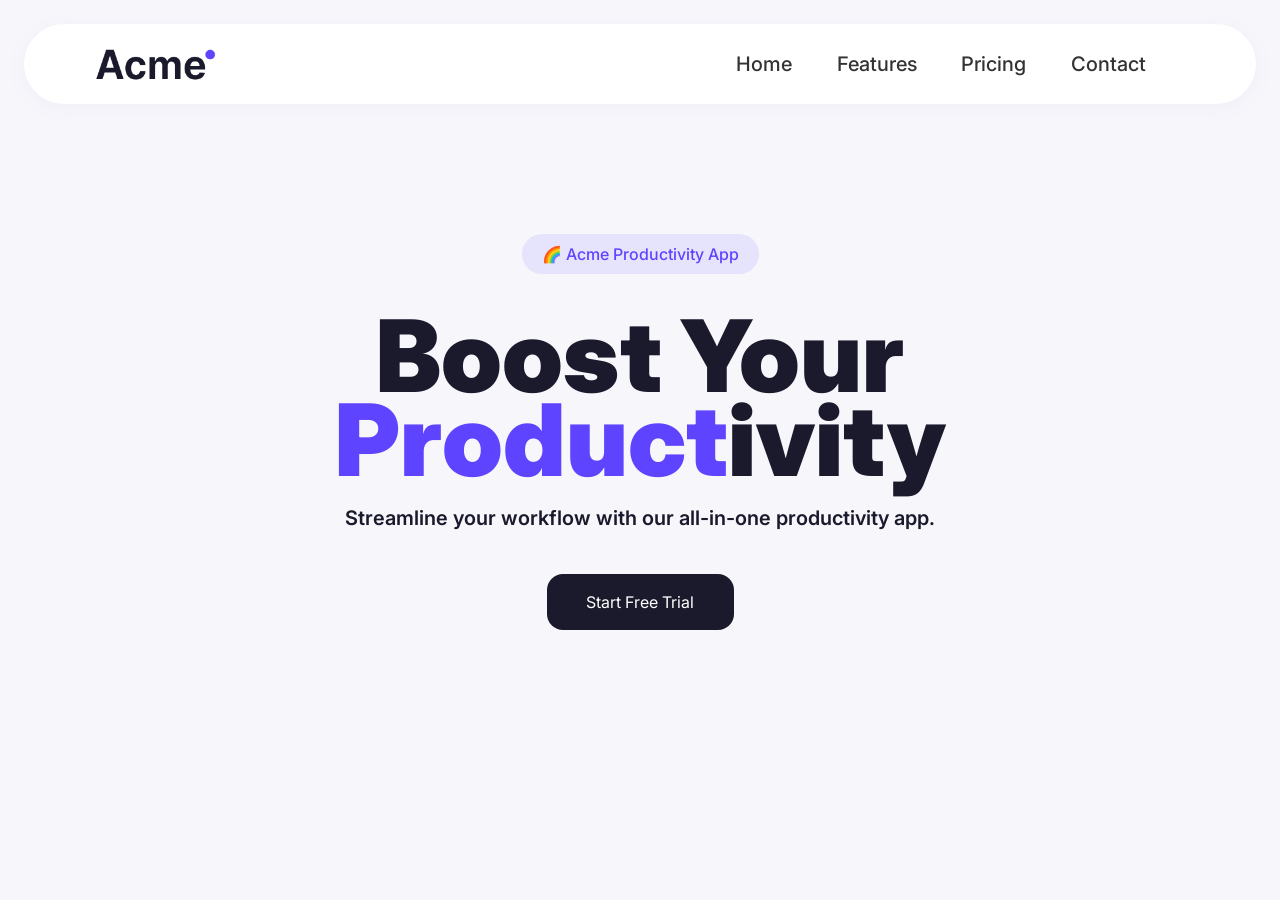
==== index.html @ cba527f5 "feat:add button styles" ====
<!DOCTYPE html>
<html lang="en">
  <head>
    <meta charset="UTF-8" />
    <meta http-equiv="X-UA-Compatible" content="IE=edge" />
    <meta name="viewport" content="width=device-width, initial-scale=1.0" />
    <link rel="preconnect" href="https://fonts.googleapis.com">
    <link rel="preconnect" href="https://fonts.gstatic.com" crossorigin>
    <link href="https://fonts.googleapis.com/css2?family=Inter:wght@500&display=swap" rel="stylesheet">
    <link rel="stylesheet" href="./style-1.css" />
    <link rel="stylesheet" href="./style-2.css" />
    <link rel="stylesheet" href="./style-3.css" />
    <title>Acme App</title>
  </head>
  <body>
    <div class="landing">
      <section class="sec-1">
        <nav class="navbar">
          <div class="logo">
            <img src="./logo.png" alt="Logo" />
          </div>
          <div class="nav-links">
            <a href="#">Home</a>
            <a href="#">Features</a>
            <a href="#">Pricing</a>
            <a href="#">Contact</a>
          </div>
        </nav>
         <div class="content">
            <div class="box-1">
              <p>🌈️ Acme Productivity App</p>
            </div>
            <h1 class="box-title">
              Boost Your <span>Product</span>ivity
            </h1>
            <p class="box-subtitle">
              Streamline your workflow with our all-in-one productivity app.
            </p>
            <button class="btn btn-primary">Start Free Trial</button>
        </div>
      </section>
    </div>
  </body>
</html>
---- style-1.css ----
* {
    box-sizing: border-box;
    margin: 0;
    padding: 0;
  }
  
  .landing {
    width: 100%;
    min-height: 100vh;
    display: flex;
    background-color: #f6f6fb;
  }
  
  .sec-1 {
    width: 100%;
    display: flex;
    flex-direction: column;
    align-items: center;
    padding: 24px;
  }
  
  .content {
    display: flex;
    flex-direction: column;
    align-items: center;
    width: 1200;
    height: 316;
    gap: 40px;
    padding: 80px 120px;
  }
  
  .sec-1 .navbar {
    width: 100%;
    max-width: 1900px;
    height: 80px;
    background-color: #ffffff;
    border-radius: 99px;
    display: flex;
    align-items: center;
    justify-content: space-between; 
    box-shadow: 0px 4px 20px 0px rgba(147, 121, 202, 0.05);
    padding: 0 40px;
    margin: 0 auto; 
  }
  
  .sec-1 .logo img {
    height: 40px;
    width: auto;
    display: block;
    margin: 0px 25px;
  }
  
  .sec-1 .nav-links {
    display: flex;
    align-items: center;
    justify-content: space-evenly;
    width: 500px;
    margin: 0px 25px;
  }

  .sec-1 .nav-links a {
    text-decoration: none;
    color: #333333;
    font-family: 'Inter', sans-serif;
    font-weight: 500;
    font-size: 20px;
    line-height: 24px;
    letter-spacing: 0;
    text-align: center;
  }

  .sec-1 .nav-links a:hover {
    color: #5833EA ;
    text-decoration: underline;
    text-decoration-color: #5833EA; 
    text-decoration-thickness: 2px;
    text-underline-offset: 4px;
  }

  .content .box-1 {
    width: fit-content;      
    padding: 8px 20px;       
    border-radius: 999px;    
    background: #563AFF1A;   
    display: flex;
    align-items: center;     
    justify-content: center; 
    margin-top: 50px;
  }

  .content .box-1 p {
    font-family: Inter;
    font-weight: 500;
    font-style: Medium;
    font-size: 16px;
    leading-trim: NONE;
    line-height: 24px;
    letter-spacing: 0%;
    color: #5E44FF;
  }

  .content .box-title {
    font-family: Inter;
    font-weight: 1000;
    font-style: Extra Bold;
    font-size: 100px;
    line-height: 84px;
    letter-spacing: -2%;
    text-align: center;    
    color: #1A1A2C;
    margin-bottom: -20px;
  }

  .content .box-title span {
    color: #5E44FF;
  }
  .content .box-subtitle {
    font-family: Inter;
    font-weight: 600;
    font-style: Semi Bold;
    font-size: 20px;
    leading-trim: NONE;
    line-height: 32px;
    letter-spacing: 0%;
    text-align: center;
    color: #1A1A2C;
  }

  .content button {
    display: flex;
    justify-content: center;
    align-items: center;
    width: 187px;
    height: 56px;
    padding-top: 16px;
    padding-right: 36px;
    padding-bottom: 16px;
    padding-left: 36px;
    gap: 6px;
    opacity: 1;
    border-radius: 16px;
    color: white;
    border: 0px solid black;
    background-color: #1A1A2C;

    font-family: Inter;
    font-weight: 400;
    font-style: normal;
    font-size: 16px;
    leading-trim: NONE;
    line-height: 24px;
    letter-spacing: 0%;
  }

  .content button:hover {
    background-color: #5F5F76;
  }
  
  .content button:focus-visible,
  .content button:active {
    box-shadow: inset 0 0 0 4px #5F5F76;
    background-color: #35354D;
  }
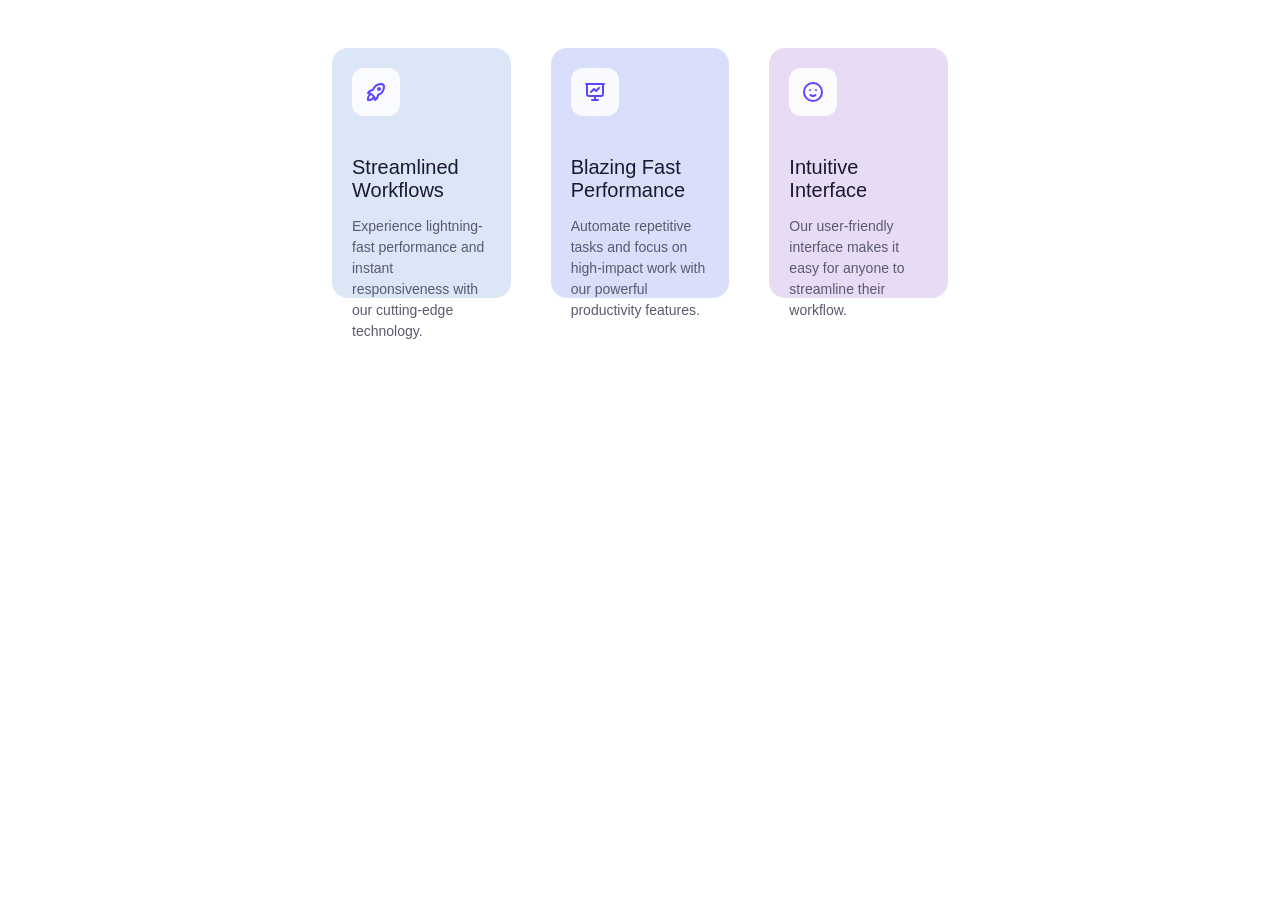
==== commit 52077b2a: "Refactor index.html to implement a new layout with updated styles in style-2.css; removed old style." ====
--- a/index.html
+++ b/index.html
@@ -4,41 +4,65 @@
     <meta charset="UTF-8" />
     <meta http-equiv="X-UA-Compatible" content="IE=edge" />
     <meta name="viewport" content="width=device-width, initial-scale=1.0" />
-    <link rel="preconnect" href="https://fonts.googleapis.com">
-    <link rel="preconnect" href="https://fonts.gstatic.com" crossorigin>
-    <link href="https://fonts.googleapis.com/css2?family=Inter:wght@500&display=swap" rel="stylesheet">
-    <link rel="stylesheet" href="./style-1.css" />
     <link rel="stylesheet" href="./style-2.css" />
-    <link rel="stylesheet" href="./style-3.css" />
     <title>Acme App</title>
   </head>
+
   <body>
-    <div class="landing">
-      <section class="sec-1">
-        <nav class="navbar">
-          <div class="logo">
-            <img src="./logo.png" alt="Logo" />
-          </div>
-          <div class="nav-links">
-            <a href="#">Home</a>
-            <a href="#">Features</a>
-            <a href="#">Pricing</a>
-            <a href="#">Contact</a>
-          </div>
-        </nav>
-         <div class="content">
-            <div class="box-1">
-              <p>🌈️ Acme Productivity App</p>
-            </div>
-            <h1 class="box-title">
-              Boost Your <span>Product</span>ivity
-            </h1>
-            <p class="box-subtitle">
-              Streamline your workflow with our all-in-one productivity app.
-            </p>
-            <button class="btn btn-primary">Start Free Trial</button>
+    <section class="section-2"> 
+      <div class="page">
+      <div class="Streamlined box">
+        <div class="icon">
+          <svg width="22" height="22" viewBox="0 0 24 24" fill="none" stroke="currentColor" stroke-width="2" stroke-linecap="round" stroke-linejoin="round">
+            <path d="M4 13a8 8 0 0 1 7 7a6 6 0 0 0 3 -5a9 9 0 0 0 6 -8a3 3 0 0 0 -3 -3a9 9 0 0 0 -8 6a6 6 0 0 0 -5 3" />
+            <path d="M7 14a6 6 0 0 0 -3 6a6 6 0 0 0 6 -3" />
+            <circle cx="15" cy="9" r="1" />
+          </svg>
         </div>
-      </section>
+
+        <h1>Streamlined Workflows</h1>
+        <p>
+          Experience lightning-fast performance and instant responsiveness
+          with our cutting-edge technology.
+        </p>
+      </div>
+
+
+      <div class="Blazing box">
+        <div class="icon">
+          <svg width="22" height="22" viewBox="0 0 24 24" fill="none" stroke="currentColor" stroke-width="2" stroke-linecap="round" stroke-linejoin="round">
+            <path d="M3 4h18" />
+            <path d="M4 4v10a2 2 0 0 0 2 2h12a2 2 0 0 0 2 -2v-10" />
+            <path d="M12 16v4" />
+            <path d="M9 20h6" />
+            <path d="M8 12l3 -3l2 2l3 -3" />
+          </svg>
+        </div>
+
+        <h1>Blazing Fast Performance</h1>
+        <p>
+          Automate repetitive tasks and focus on high-impact work with our
+          powerful productivity features.
+        </p>
+      </div>
+
+      <div class="Intuitive box">
+        <div class="icon">
+          <svg width="22" height="22" viewBox="0 0 24 24" fill="none" stroke="currentColor" stroke-width="2" stroke-linecap="round" stroke-linejoin="round">
+            <circle cx="12" cy="12" r="9" />
+            <path d="M9 10h.01" />
+            <path d="M15 10h.01" />
+            <path d="M9.5 15a3.5 3.5 0 0 0 5 0" />
+          </svg>
+        </div>
+
+        <h1>Intuitive Interface</h1>
+        <p>
+          Our user-friendly interface makes it easy for anyone to streamline
+          their workflow.
+        </p>
+      </div>
     </div>
+    </section>
   </body>
 </html>
--- a/style-2.css
+++ b/style-2.css
@@ -0,0 +1,58 @@
+.section-2 {
+    padding: 40px 24px 80px;
+    display: flex;
+    justify-content: center;
+  }
+
+  .page {
+    height: 250px;
+    display: flex;
+    gap: 40px;
+    margin: 0px 300px;
+  }
+
+  .box {
+    flex: 1;
+    padding: 20px 20px 24px;
+    border-radius: 16px;
+    font-family: 'Inter', sans-serif;
+  }
+
+  .Streamlined { background-color: #dbe6f7; }
+  .Blazing     { background-color: #d9defa; }
+  .Intuitive   { background-color: #e8dcf5; }
+
+  /* ตัวหนังสือในการ์ด */
+  .box h1 {
+    font-size: 20px;
+    font-weight: 500;
+    color: #1A1A2C;
+    margin: 40px 0 12px;
+  }
+
+  .box p {
+    font-size: 14px;
+    line-height: 1.5;
+    color: #5a5a6e;
+  }
+
+  .icon {
+    width: 48px;
+    height: 48px;
+    background-color: rgba(255, 255, 255, 0.85);
+    border-radius: 12px;
+    display: flex;
+    justify-content: center;
+    align-items: center;
+    color: #5E44FF;
+  }
+
+  .icon svg {
+    display: block;
+    width: 24px;
+    height: 24px;
+  }
+
+  @media (max-width: 768px) {
+    .page { flex-direction: column; }
+  }
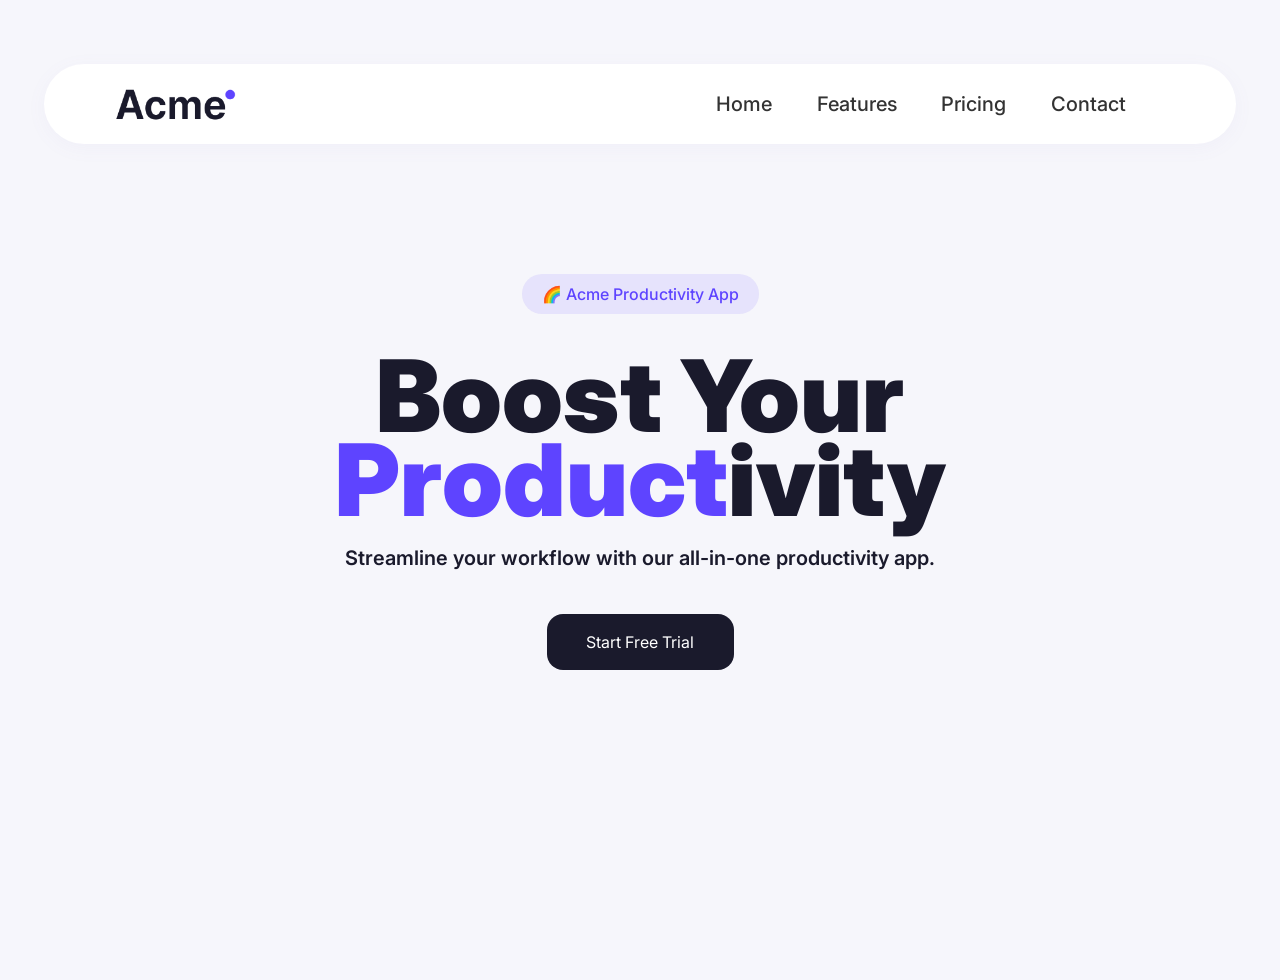
==== commit e0ec4b87: "fix: nav links" ====
--- a/index.html
+++ b/index.html
@@ -4,65 +4,41 @@
     <meta charset="UTF-8" />
     <meta http-equiv="X-UA-Compatible" content="IE=edge" />
     <meta name="viewport" content="width=device-width, initial-scale=1.0" />
+    <link rel="preconnect" href="https://fonts.googleapis.com">
+    <link rel="preconnect" href="https://fonts.gstatic.com" crossorigin>
+    <link href="https://fonts.googleapis.com/css2?family=Inter:wght@500&display=swap" rel="stylesheet">
+    <link rel="stylesheet" href="./style-1.css" />
     <link rel="stylesheet" href="./style-2.css" />
+    <link rel="stylesheet" href="./style-3.css" />
     <title>Acme App</title>
   </head>
-
   <body>
-    <section class="section-2"> 
-      <div class="page">
-      <div class="Streamlined box">
-        <div class="icon">
-          <svg width="22" height="22" viewBox="0 0 24 24" fill="none" stroke="currentColor" stroke-width="2" stroke-linecap="round" stroke-linejoin="round">
-            <path d="M4 13a8 8 0 0 1 7 7a6 6 0 0 0 3 -5a9 9 0 0 0 6 -8a3 3 0 0 0 -3 -3a9 9 0 0 0 -8 6a6 6 0 0 0 -5 3" />
-            <path d="M7 14a6 6 0 0 0 -3 6a6 6 0 0 0 6 -3" />
-            <circle cx="15" cy="9" r="1" />
-          </svg>
+    <div class="landing">
+      <section class="sec-1">
+        <nav class="navbar">
+          <div class="logo">
+            <img src="./logo.png" alt="Logo" />
+          </div>
+          <div class="nav-links">
+            <a>Home</a>
+            <a>Features</a>
+            <a>Pricing</a>
+            <a>Contact</a>
+          </div>
+        </nav>
+         <div class="content">
+            <div class="box-1">
+              <p>🌈️ Acme Productivity App</p>
+            </div>
+            <h1 class="box-title">
+              Boost Your <span>Product</span>ivity
+            </h1>
+            <p class="box-subtitle">
+              Streamline your workflow with our all-in-one productivity app.
+            </p>
+            <button class="btn btn-primary">Start Free Trial</button>
         </div>
-
-        <h1>Streamlined Workflows</h1>
-        <p>
-          Experience lightning-fast performance and instant responsiveness
-          with our cutting-edge technology.
-        </p>
-      </div>
-
-
-      <div class="Blazing box">
-        <div class="icon">
-          <svg width="22" height="22" viewBox="0 0 24 24" fill="none" stroke="currentColor" stroke-width="2" stroke-linecap="round" stroke-linejoin="round">
-            <path d="M3 4h18" />
-            <path d="M4 4v10a2 2 0 0 0 2 2h12a2 2 0 0 0 2 -2v-10" />
-            <path d="M12 16v4" />
-            <path d="M9 20h6" />
-            <path d="M8 12l3 -3l2 2l3 -3" />
-          </svg>
-        </div>
-
-        <h1>Blazing Fast Performance</h1>
-        <p>
-          Automate repetitive tasks and focus on high-impact work with our
-          powerful productivity features.
-        </p>
-      </div>
-
-      <div class="Intuitive box">
-        <div class="icon">
-          <svg width="22" height="22" viewBox="0 0 24 24" fill="none" stroke="currentColor" stroke-width="2" stroke-linecap="round" stroke-linejoin="round">
-            <circle cx="12" cy="12" r="9" />
-            <path d="M9 10h.01" />
-            <path d="M15 10h.01" />
-            <path d="M9.5 15a3.5 3.5 0 0 0 5 0" />
-          </svg>
-        </div>
-
-        <h1>Intuitive Interface</h1>
-        <p>
-          Our user-friendly interface makes it easy for anyone to streamline
-          their workflow.
-        </p>
-      </div>
+      </section>
     </div>
-    </section>
   </body>
 </html>
--- a/style-1.css
+++ b/style-1.css
@@ -0,0 +1,161 @@
+* {
+    box-sizing: border-box;
+    margin: 0;
+    padding: 0;
+  }
+  
+  .landing {
+    width: 100%;
+    min-height: 100vh;
+    display: flex;
+    flex-direction: column;   
+    background-color: #f6f6fb;
+  }
+  
+  .sec-1 {
+    width: 100%;
+    display: flex;
+    flex-direction: column;
+    align-items: center;
+    padding: 24px 24px 0;
+  }
+  
+  .content {
+    display: flex;
+    flex-direction: column;
+    align-items: center;
+    width: 1200;
+    height: 316;
+    gap: 40px;
+    padding: 80px 120px;
+  }
+  
+  .sec-1 .navbar {
+    width: 100%;
+    max-width: 1900px;
+    height: 80px;
+    background-color: #ffffff;
+    border-radius: 99px;
+    display: flex;
+    align-items: center;
+    justify-content: space-between; 
+    box-shadow: 0px 4px 20px 0px rgba(147, 121, 202, 0.05);
+    padding: 0 40px;
+    margin: 0 auto; 
+  }
+  
+  .sec-1 .logo img {
+    height: 40px;
+    width: auto;
+    display: block;
+    margin: 0px 25px;
+  }
+  
+  .sec-1 .nav-links {
+    display: flex;
+    align-items: center;
+    justify-content: space-evenly;
+    width: 500px;
+    margin: 0px 25px;
+  }
+
+  .sec-1 .nav-links a {
+    text-decoration: none;
+    color: #333333;
+    font-family: 'Inter', sans-serif;
+    font-weight: 500;
+    font-size: 20px;
+    line-height: 24px;
+    letter-spacing: 0;
+    text-align: center;
+  }
+
+  .sec-1 .nav-links a:hover {
+    color: #5833EA ;
+    text-decoration: underline;
+    text-decoration-color: #5833EA; 
+    text-decoration-thickness: 2px;
+    text-underline-offset: 4px;
+  }
+
+  .content .box-1 {
+    width: fit-content;      
+    padding: 8px 20px;       
+    border-radius: 999px;    
+    background: #563AFF1A;   
+    display: flex;
+    align-items: center;     
+    justify-content: center; 
+    margin-top: 50px;
+  }
+
+  .content .box-1 p {
+    font-family: Inter;
+    font-weight: 500;
+    font-style: Medium;
+    font-size: 16px;
+    line-height: 24px;
+    letter-spacing: 0%;
+    color: #5E44FF;
+  }
+
+  .content .box-title {
+    font-family: Inter;
+    font-weight: 1000;
+    font-style: Extra Bold;
+    font-size: 100px;
+    line-height: 84px;
+    letter-spacing: -2%;
+    text-align: center;    
+    color: #1A1A2C;
+    margin-bottom: -20px;
+  }
+
+  .content .box-title span {
+    color: #5E44FF;
+  }
+  .content .box-subtitle {
+    font-family: Inter;
+    font-weight: 600;
+    font-style: Semi Bold;
+    font-size: 20px;
+    line-height: 32px;
+    letter-spacing: 0%;
+    text-align: center;
+    color: #1A1A2C;
+  }
+
+  .content button {
+    display: flex;
+    justify-content: center;
+    align-items: center;
+    width: 187px;
+    height: 56px;
+    padding-top: 16px;
+    padding-right: 36px;
+    padding-bottom: 16px;
+    padding-left: 36px;
+    gap: 6px;
+    opacity: 1;
+    border-radius: 16px;
+    color: white;
+    border: 0px solid black;
+    background-color: #1A1A2C;
+
+    font-family: Inter;
+    font-weight: 400;
+    font-style: normal;
+    font-size: 16px;
+    line-height: 24px;
+    letter-spacing: 0%;
+  }
+
+  .content button:hover {
+    background-color: #5F5F76;
+  }
+  
+  .content button:focus-visible,
+  .content button:active {
+    box-shadow: inset 0 0 0 4px #5F5F76;
+    background-color: #35354D;
+  }
--- a/style-3.css
+++ b/style-3.css
@@ -0,0 +1,116 @@
+* {
+    box-sizing: border-box;
+    margin: 0;
+    padding: 0;
+}
+
+body {
+    font-family: 'Inter', -apple-system, BlinkMacSystemFont, sans-serif;
+    background-color: #f6f6fc;
+    display: flex;
+    justify-content: center;
+    align-items: flex-start;
+    min-height: 100vh;
+    padding: 40px 20px;
+}
+
+.page-container {
+    width: 100%;
+    max-width: 1000px;
+    display: flex;
+    flex-direction: column;
+    align-items: center;
+}
+
+.sec-3 {
+    width: 100%;
+    border-radius: 24px;
+    padding: 50px 60px;
+    background-color: #FFFFFF;
+}
+
+.sec-3 h2 {
+    color: #1A1A2C;
+    font-weight: 700;
+    font-size: 36px;
+    text-align: center;
+    margin-bottom: 35px;
+}
+
+.form-group {
+    margin-bottom: 20px;
+}
+
+.form-group label {
+    display: block;
+    color: #5F5F76;
+    margin-bottom: 8px;
+    font-size: 14px;
+    font-weight: 500;
+}
+
+.form-group input {
+    width: 100%;
+    height: 44px;
+    color: #1A1A2C;
+    border: 1px solid #E2E2E9;
+    border-radius: 12px;
+    padding: 12px 16px;
+    font-family: inherit;
+    font-size: 14px;
+    outline: none;
+    background-color: #FFFFFF;
+}
+
+.form-group textarea {
+    width: 100%;
+    height: 120px;
+    color: #1A1A2C;
+    border: 1px solid #E2E2E9;
+    border-radius: 12px;
+    padding: 12px 16px;
+    font-family: inherit;
+    font-size: 14px;
+    outline: none;
+    background-color: #FFFFFF;
+    resize: none; 
+}
+
+.form-group input::placeholder,
+.form-group textarea::placeholder {
+    color: #A3A3B5;
+}
+
+.button-submit {
+    width: 100%;
+    background-color: #1A1A2C;
+    color: #FFFFFF;
+    border: none;
+    border-radius: 12px;
+    padding: 14px;
+    font-size: 15px;
+    font-weight: 600;
+    cursor: pointer;
+    margin-top: 10px;
+}
+
+.footer {
+    width: 100%;
+    display: flex;
+    justify-content: space-between;
+    align-items: center;
+    padding: 40px 10px 20px 10px;
+    color: #5F5F76;
+    font-size: 14px;
+}
+
+.footer-links {
+    display: flex;
+    gap: 20px;
+}
+
+.footer-links a {
+    color: #1A1A2C;
+    text-decoration: none;
+    font-weight: 600;
+}
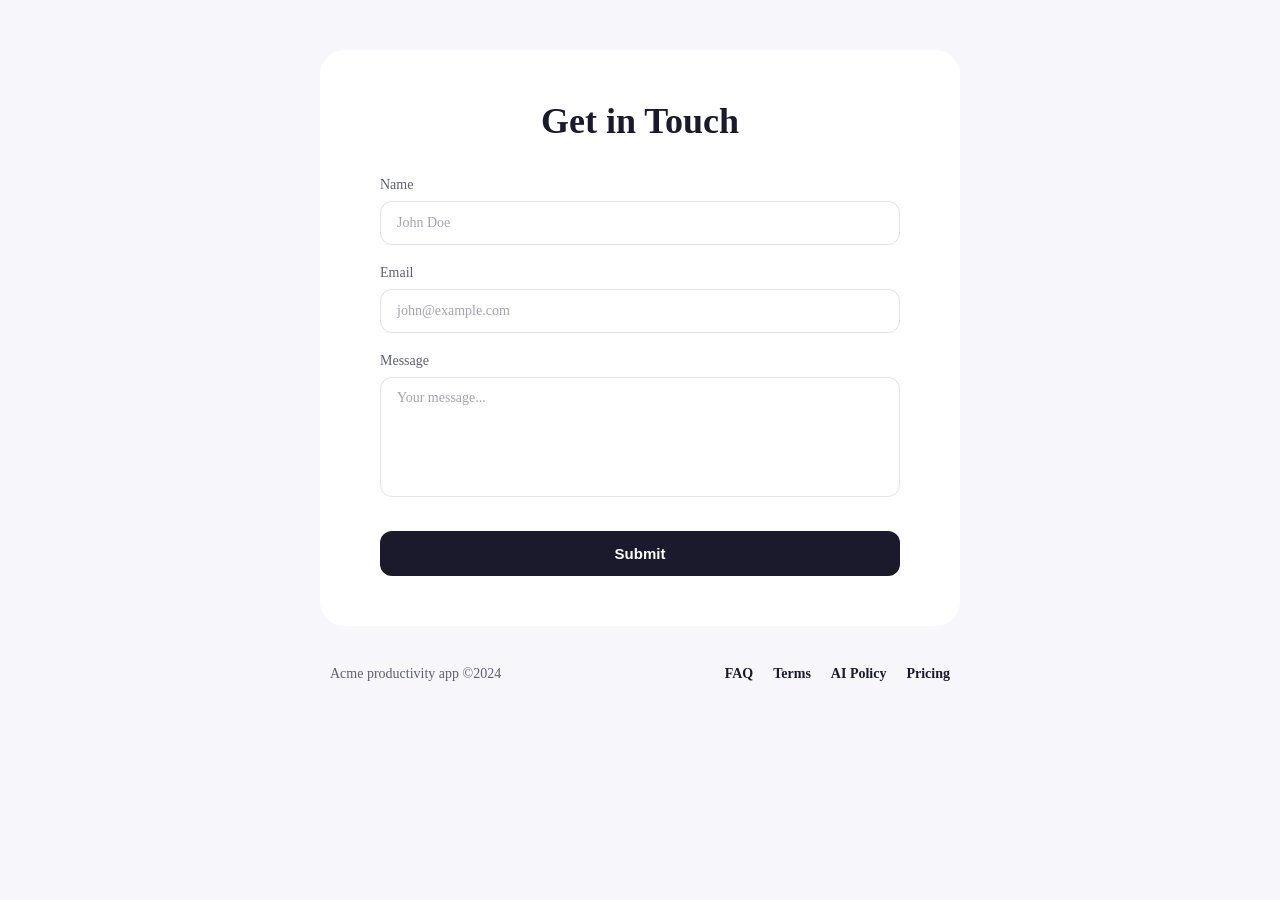
==== commit 9793b19d: "fix: edit get in touch contact form and footer" ====
--- a/index.html
+++ b/index.html
@@ -4,41 +4,46 @@
     <meta charset="UTF-8" />
     <meta http-equiv="X-UA-Compatible" content="IE=edge" />
     <meta name="viewport" content="width=device-width, initial-scale=1.0" />
-    <link rel="preconnect" href="https://fonts.googleapis.com">
-    <link rel="preconnect" href="https://fonts.gstatic.com" crossorigin>
-    <link href="https://fonts.googleapis.com/css2?family=Inter:wght@500&display=swap" rel="stylesheet">
     <link rel="stylesheet" href="./style-1.css" />
     <link rel="stylesheet" href="./style-2.css" />
     <link rel="stylesheet" href="./style-3.css" />
     <title>Acme App</title>
   </head>
   <body>
-    <div class="landing">
-      <section class="sec-1">
-        <nav class="navbar">
-          <div class="logo">
-            <img src="./logo.png" alt="Logo" />
-          </div>
-          <div class="nav-links">
-            <a>Home</a>
-            <a>Features</a>
-            <a>Pricing</a>
-            <a>Contact</a>
-          </div>
-        </nav>
-         <div class="content">
-            <div class="box-1">
-              <p>🌈️ Acme Productivity App</p>
-            </div>
-            <h1 class="box-title">
-              Boost Your <span>Product</span>ivity
-            </h1>
-            <p class="box-subtitle">
-              Streamline your workflow with our all-in-one productivity app.
-            </p>
-            <button class="btn btn-primary">Start Free Trial</button>
+  <div class="landing">
+    <div class="page-container">
+      <section class="sec-3">
+        <h2>Get in Touch</h2>
+        <form>
+           <div class="form-group">
+              <label for="name">Name</label>
+              <input type="text" id="name" placeholder="John Doe">
+           </div>
+
+           <div class="form-group">
+              <label for="email">Email</label>
+              <input type="email" id="email" placeholder="john@example.com">
+           </div>
+
+           <div class="form-group">
+              <label for="message">Message</label>
+              <textarea id="message" placeholder="Your message..."></textarea>
+           </div>
+
+           <button class="button-submit" type="submit">Submit</button>
+        </form>
+      </section>
+
+      <footer class="footer">
+        <p>Acme productivity app &copy;2024</p>
+        <div class="footer-links">
+          <a href="#">FAQ</a>
+          <a href="#">Terms</a>
+          <a href="#">AI Policy</a>
+          <a href="#">Pricing</a>
         </div>
-      </section>
+      </footer>
     </div>
+   </div>
   </body>
-</html>
+</html>
--- a/style-1.css
+++ b/style-1.css
@@ -76,6 +76,7 @@
     text-decoration-color: #5833EA; 
     text-decoration-thickness: 2px;
     text-underline-offset: 4px;
+    cursor: pointer;
   }
 
   .content .box-1 {
--- a/style-3.css
+++ b/style-3.css
@@ -1,25 +1,10 @@
-* {
-    box-sizing: border-box;
-    margin: 0;
-    padding: 0;
-}
-
-body {
-    font-family: 'Inter', -apple-system, BlinkMacSystemFont, sans-serif;
-    background-color: #f6f6fc;
-    display: flex;
-    justify-content: center;
-    align-items: flex-start;
-    min-height: 100vh;
-    padding: 40px 20px;
-}
-
 .page-container {
     width: 100%;
-    max-width: 1000px;
     display: flex;
     flex-direction: column;
+    justify-content: center;
     align-items: center;
+    padding: 50px 320px;
 }
 
 .sec-3 {
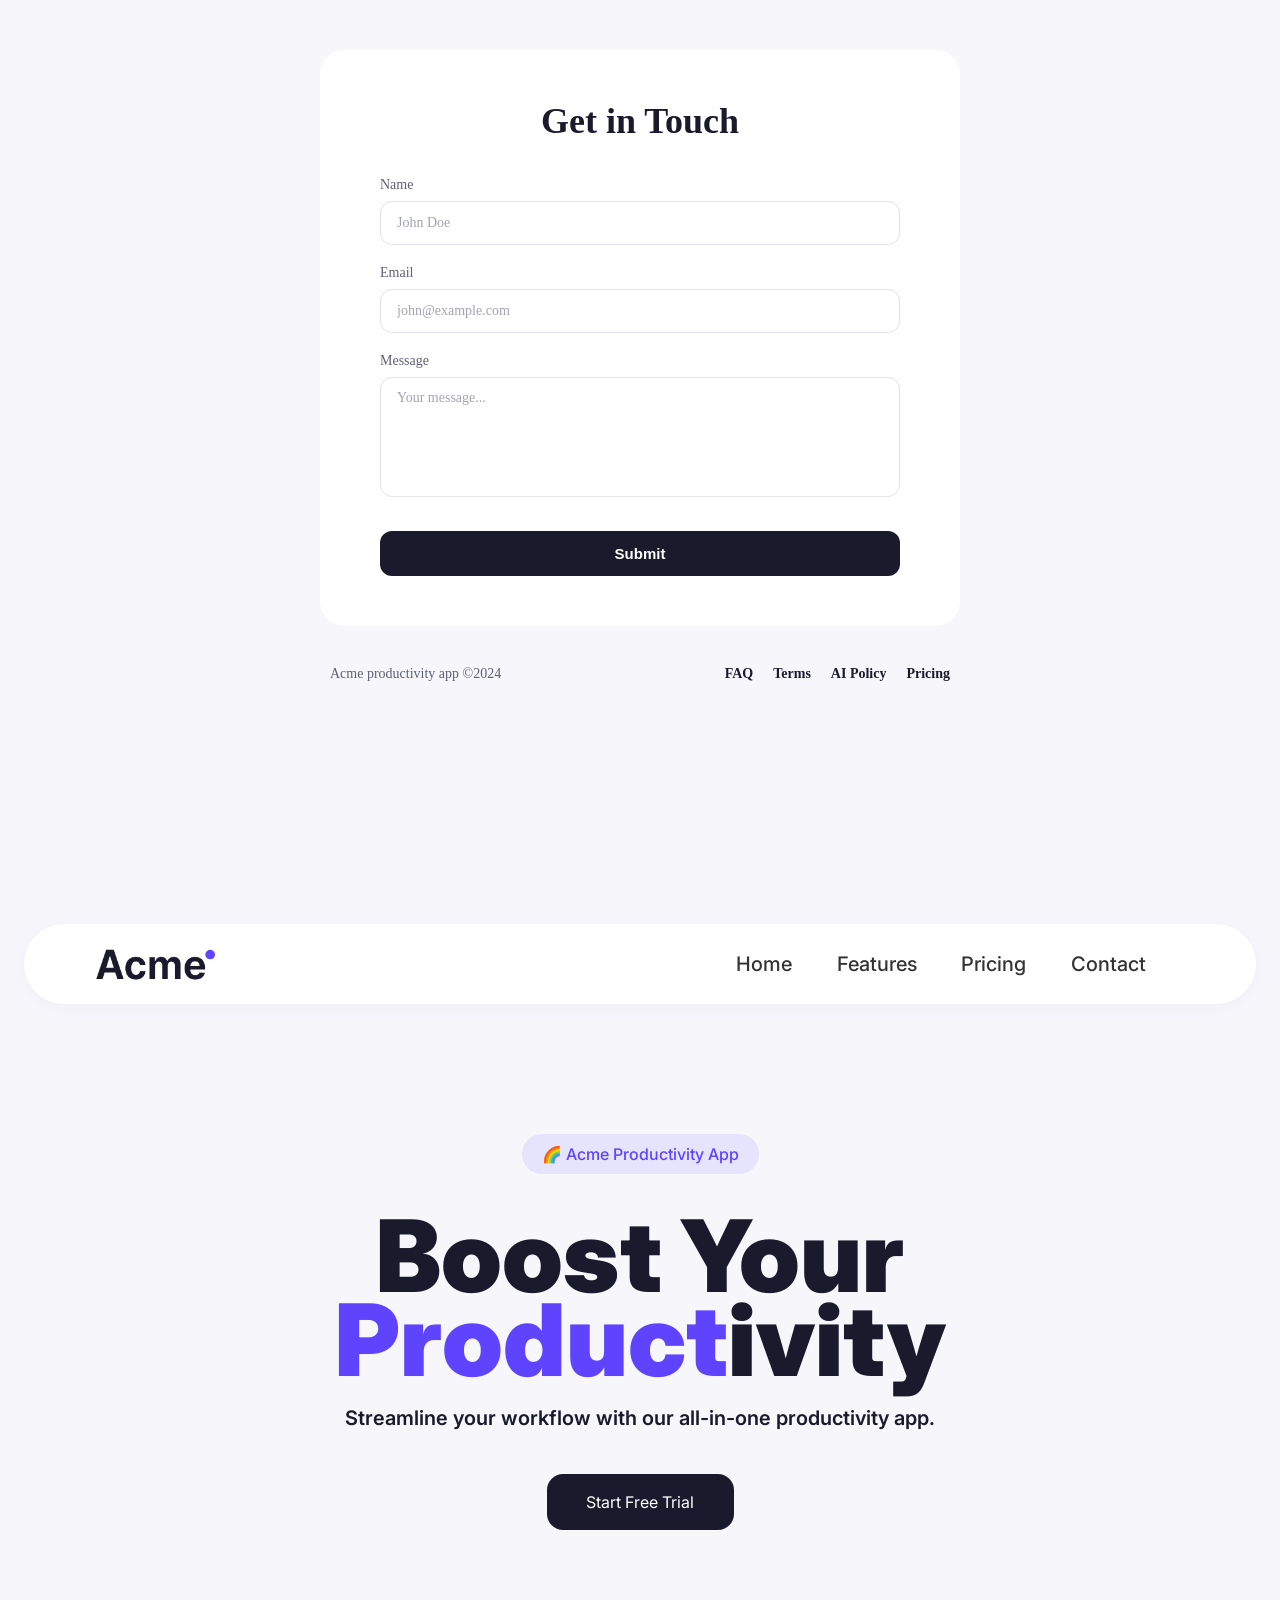
==== commit 750de41b: "Merge branch 'main' into WAN" ====
--- a/index.html
+++ b/index.html
@@ -4,6 +4,9 @@
     <meta charset="UTF-8" />
     <meta http-equiv="X-UA-Compatible" content="IE=edge" />
     <meta name="viewport" content="width=device-width, initial-scale=1.0" />
+    <link rel="preconnect" href="https://fonts.googleapis.com">
+    <link rel="preconnect" href="https://fonts.gstatic.com" crossorigin>
+    <link href="https://fonts.googleapis.com/css2?family=Inter:wght@500&display=swap" rel="stylesheet">
     <link rel="stylesheet" href="./style-1.css" />
     <link rel="stylesheet" href="./style-2.css" />
     <link rel="stylesheet" href="./style-3.css" />
@@ -45,5 +48,32 @@
       </footer>
     </div>
    </div>
+    <div class="landing">
+      <section class="sec-1">
+        <nav class="navbar">
+          <div class="logo">
+            <img src="./logo.png" alt="Logo" />
+          </div>
+          <div class="nav-links">
+            <a>Home</a>
+            <a>Features</a>
+            <a>Pricing</a>
+            <a>Contact</a>
+          </div>
+        </nav>
+         <div class="content">
+            <div class="box-1">
+              <p>🌈️ Acme Productivity App</p>
+            </div>
+            <h1 class="box-title">
+              Boost Your <span>Product</span>ivity
+            </h1>
+            <p class="box-subtitle">
+              Streamline your workflow with our all-in-one productivity app.
+            </p>
+            <button class="btn btn-primary">Start Free Trial</button>
+        </div>
+      </section>
+    </div>
   </body>
 </html>
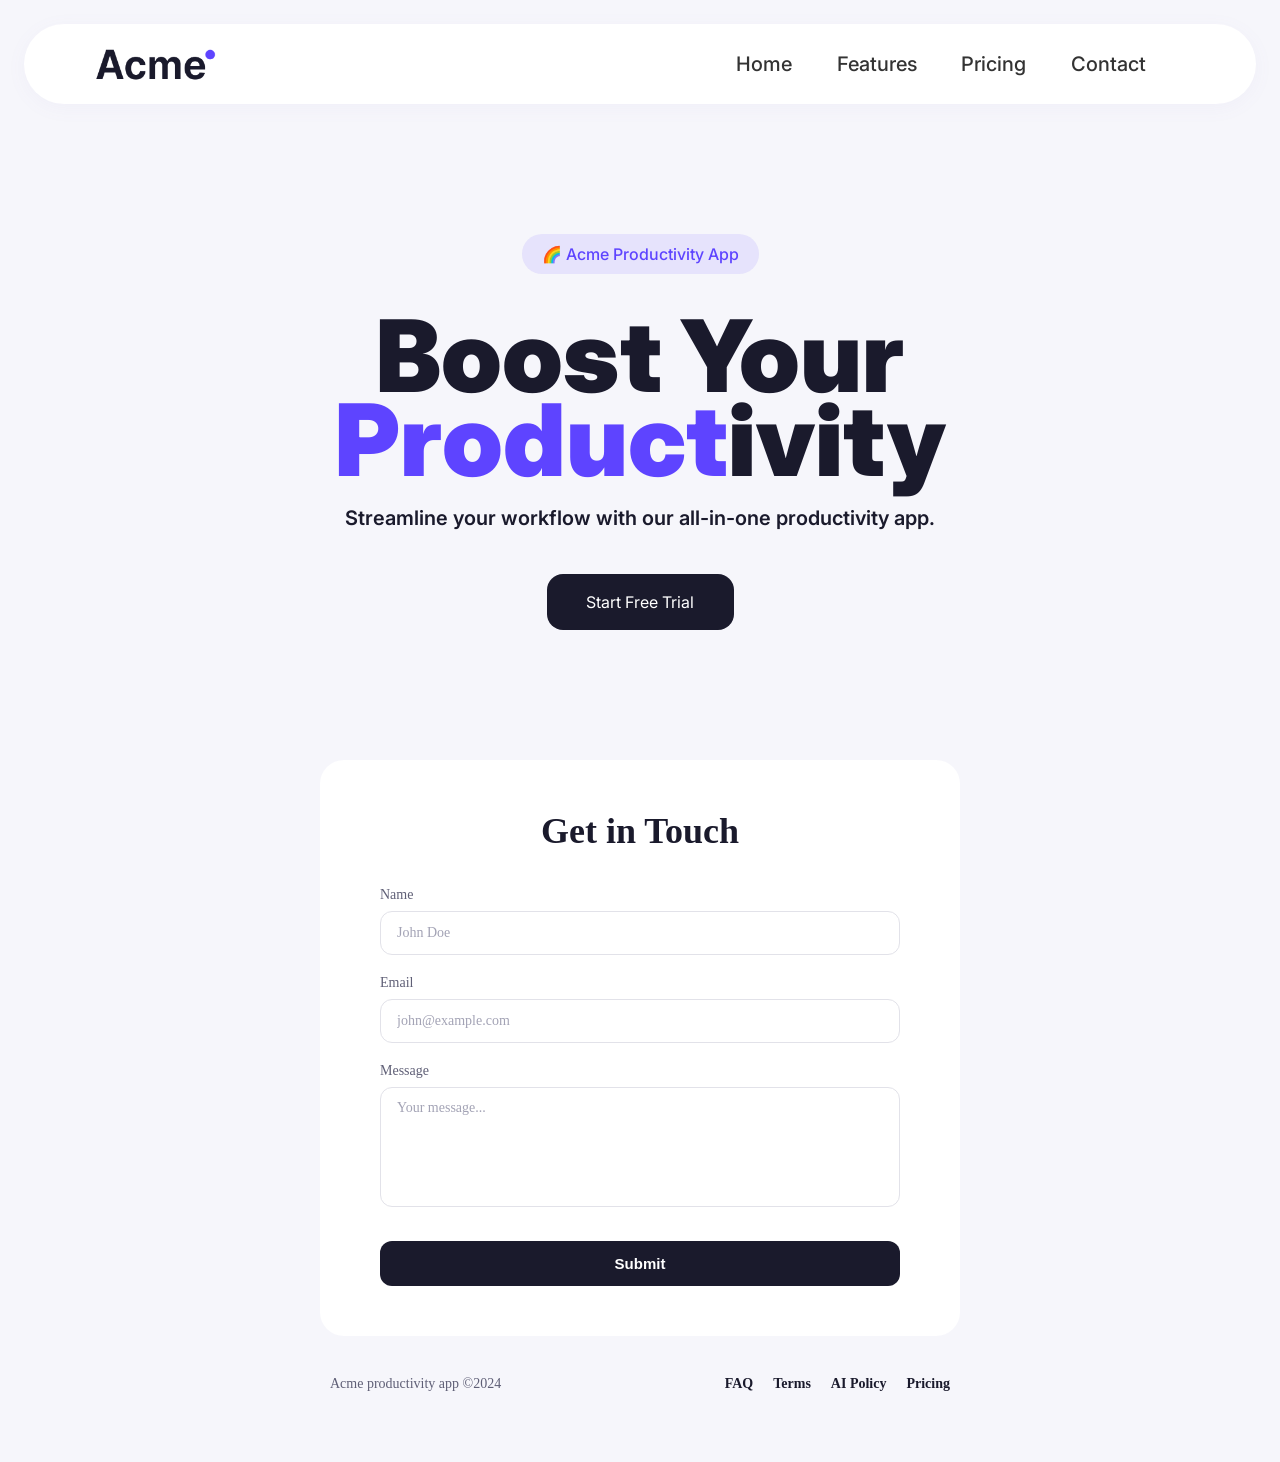
==== commit 92004c4c: "Update index.html" ====
--- a/index.html
+++ b/index.html
@@ -14,7 +14,32 @@
   </head>
   <body>
   <div class="landing">
-    <div class="page-container">
+      <section class="sec-1">
+        <nav class="navbar">
+          <div class="logo">
+            <img src="./logo.png" alt="Logo" />
+          </div>
+          <div class="nav-links">
+            <a>Home</a>
+            <a>Features</a>
+            <a>Pricing</a>
+            <a>Contact</a>
+          </div>
+        </nav>
+         <div class="content">
+            <div class="box-1">
+              <p>🌈️ Acme Productivity App</p>
+            </div>
+            <h1 class="box-title">
+              Boost Your <span>Product</span>ivity
+            </h1>
+            <p class="box-subtitle">
+              Streamline your workflow with our all-in-one productivity app.
+            </p>
+            <button class="btn btn-primary">Start Free Trial</button>
+      </section>
+    
+      <div class="page-container">
       <section class="sec-3">
         <h2>Get in Touch</h2>
         <form>
@@ -46,34 +71,7 @@
           <a href="#">Pricing</a>
         </div>
       </footer>
-    </div>
-   </div>
-    <div class="landing">
-      <section class="sec-1">
-        <nav class="navbar">
-          <div class="logo">
-            <img src="./logo.png" alt="Logo" />
-          </div>
-          <div class="nav-links">
-            <a>Home</a>
-            <a>Features</a>
-            <a>Pricing</a>
-            <a>Contact</a>
-          </div>
-        </nav>
-         <div class="content">
-            <div class="box-1">
-              <p>🌈️ Acme Productivity App</p>
-            </div>
-            <h1 class="box-title">
-              Boost Your <span>Product</span>ivity
-            </h1>
-            <p class="box-subtitle">
-              Streamline your workflow with our all-in-one productivity app.
-            </p>
-            <button class="btn btn-primary">Start Free Trial</button>
-        </div>
-      </section>
+      </div>
     </div>
   </body>
-</html>+</html>
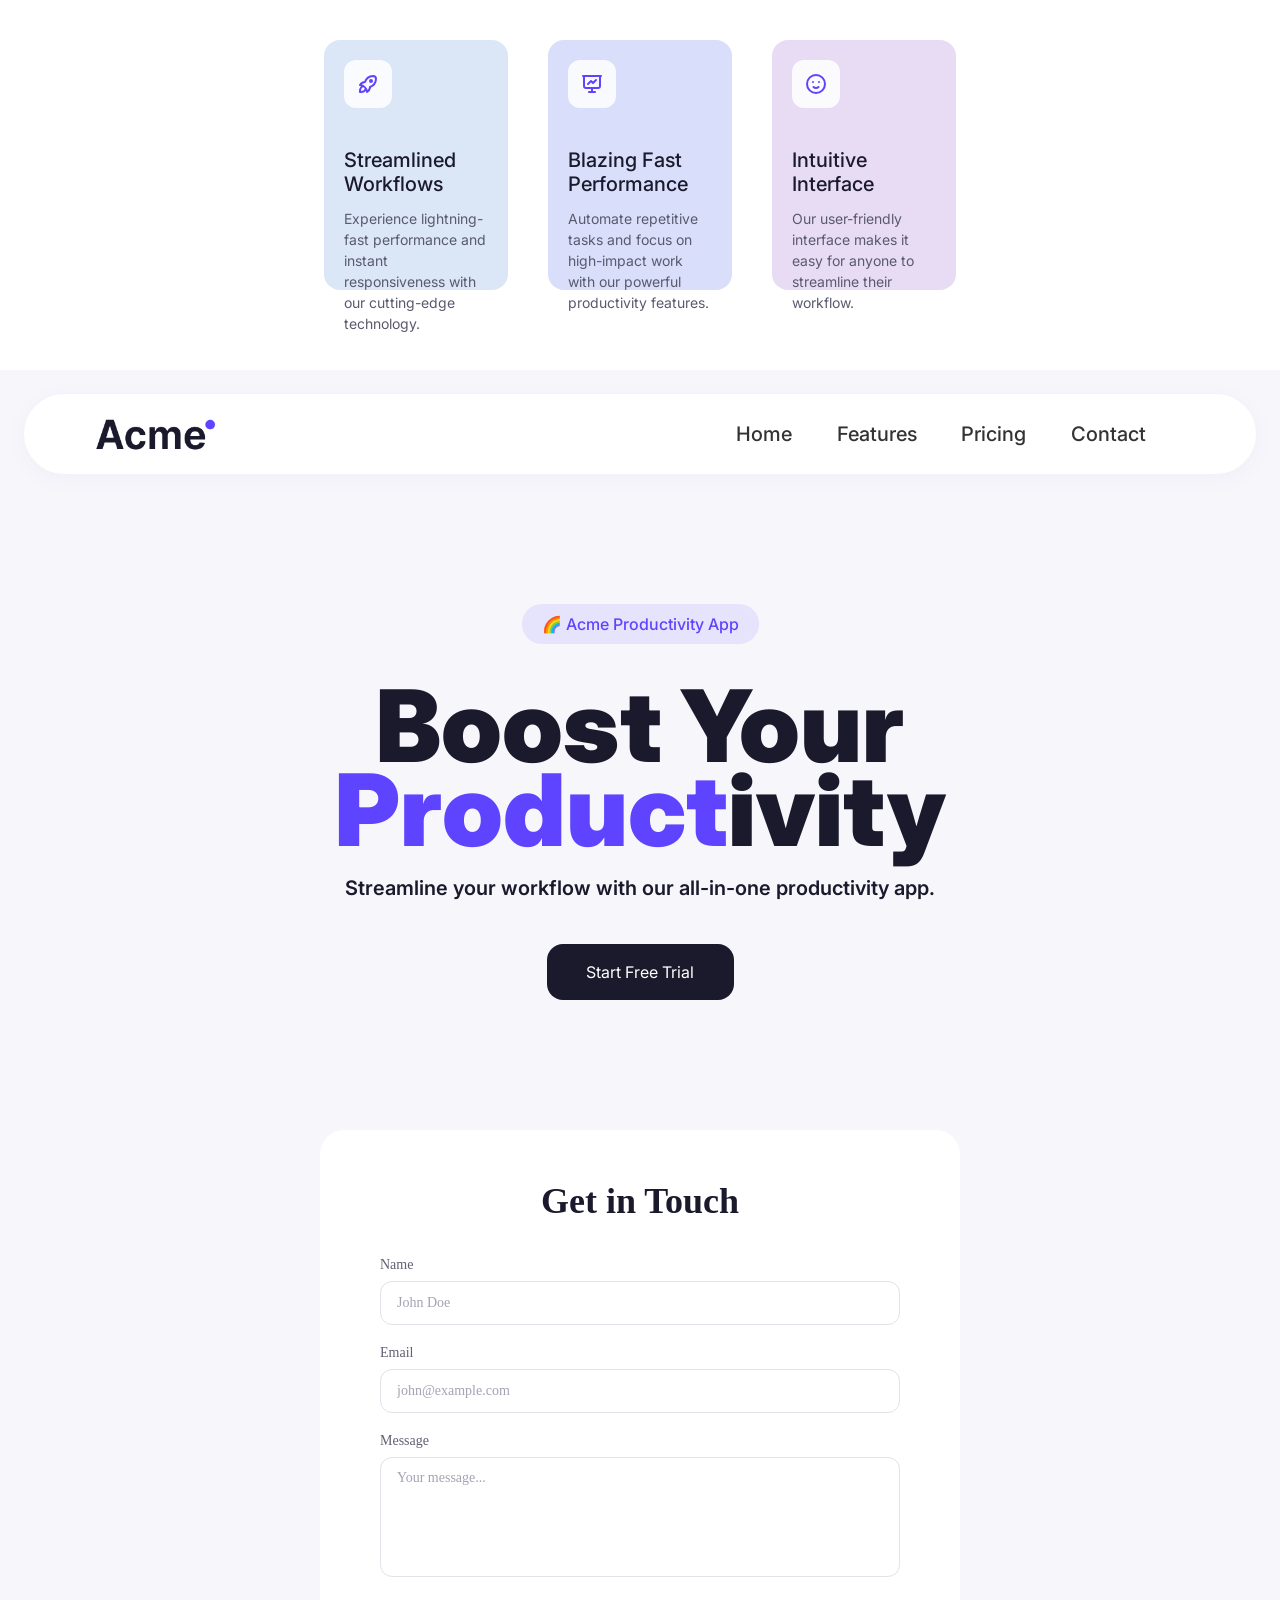
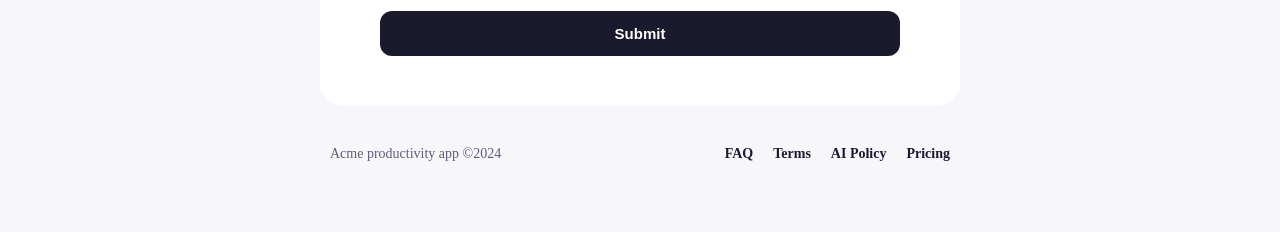
==== commit f571b811: "Merge branch 'main' into NAM" ====
--- a/index.html
+++ b/index.html
@@ -12,7 +12,63 @@
     <link rel="stylesheet" href="./style-3.css" />
     <title>Acme App</title>
   </head>
+
   <body>
+    <section class="section-2"> 
+      <div class="page">
+      <div class="Streamlined box">
+        <div class="icon">
+          <svg width="22" height="22" viewBox="0 0 24 24" fill="none" stroke="currentColor" stroke-width="2" stroke-linecap="round" stroke-linejoin="round">
+            <path d="M4 13a8 8 0 0 1 7 7a6 6 0 0 0 3 -5a9 9 0 0 0 6 -8a3 3 0 0 0 -3 -3a9 9 0 0 0 -8 6a6 6 0 0 0 -5 3" />
+            <path d="M7 14a6 6 0 0 0 -3 6a6 6 0 0 0 6 -3" />
+            <circle cx="15" cy="9" r="1" />
+          </svg>
+        </div>
+
+        <h1>Streamlined Workflows</h1>
+        <p>
+          Experience lightning-fast performance and instant responsiveness
+          with our cutting-edge technology.
+        </p>
+      </div>
+
+
+      <div class="Blazing box">
+        <div class="icon">
+          <svg width="22" height="22" viewBox="0 0 24 24" fill="none" stroke="currentColor" stroke-width="2" stroke-linecap="round" stroke-linejoin="round">
+            <path d="M3 4h18" />
+            <path d="M4 4v10a2 2 0 0 0 2 2h12a2 2 0 0 0 2 -2v-10" />
+            <path d="M12 16v4" />
+            <path d="M9 20h6" />
+            <path d="M8 12l3 -3l2 2l3 -3" />
+          </svg>
+        </div>
+
+        <h1>Blazing Fast Performance</h1>
+        <p>
+          Automate repetitive tasks and focus on high-impact work with our
+          powerful productivity features.
+        </p>
+      </div>
+
+      <div class="Intuitive box">
+        <div class="icon">
+          <svg width="22" height="22" viewBox="0 0 24 24" fill="none" stroke="currentColor" stroke-width="2" stroke-linecap="round" stroke-linejoin="round">
+            <circle cx="12" cy="12" r="9" />
+            <path d="M9 10h.01" />
+            <path d="M15 10h.01" />
+            <path d="M9.5 15a3.5 3.5 0 0 0 5 0" />
+          </svg>
+        </div>
+
+        <h1>Intuitive Interface</h1>
+        <p>
+          Our user-friendly interface makes it easy for anyone to streamline
+          their workflow.
+        </p>
+      </div>
+    </div>
+    </section>
   <div class="landing">
       <section class="sec-1">
         <nav class="navbar">
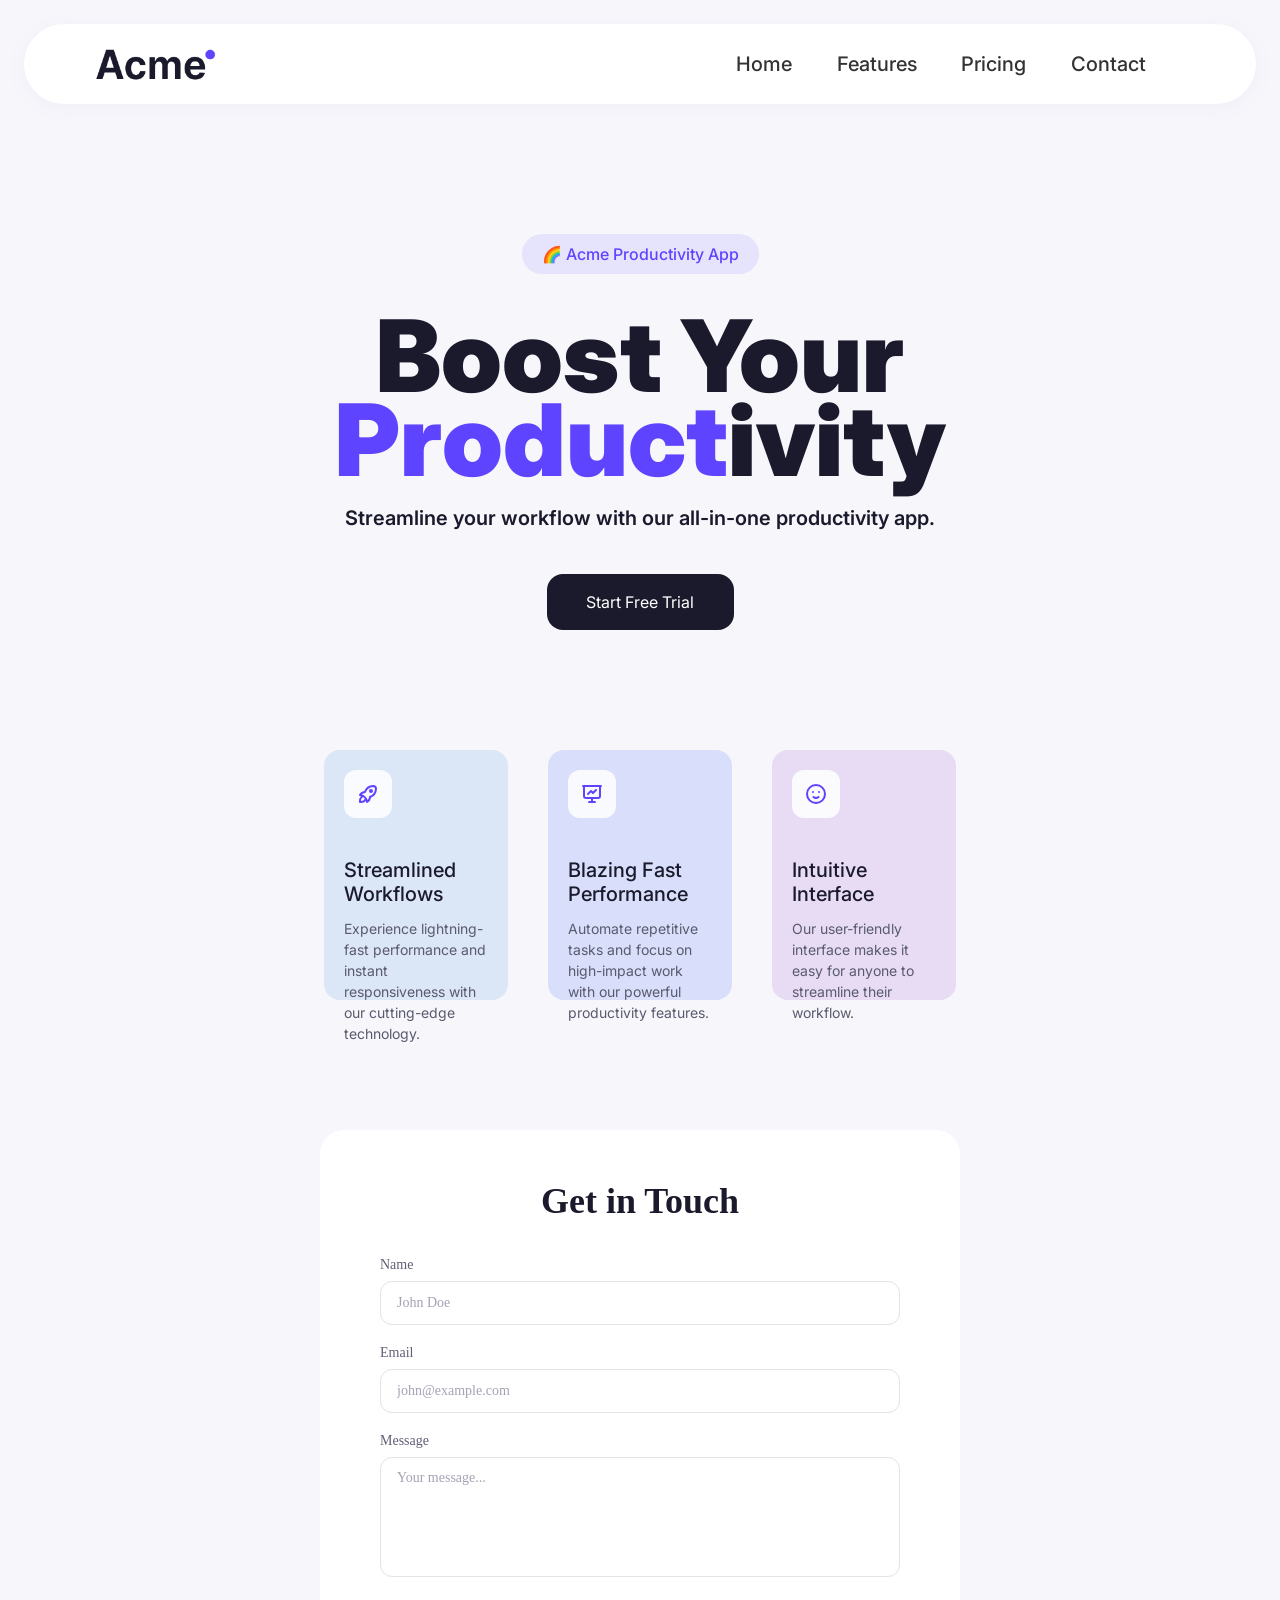
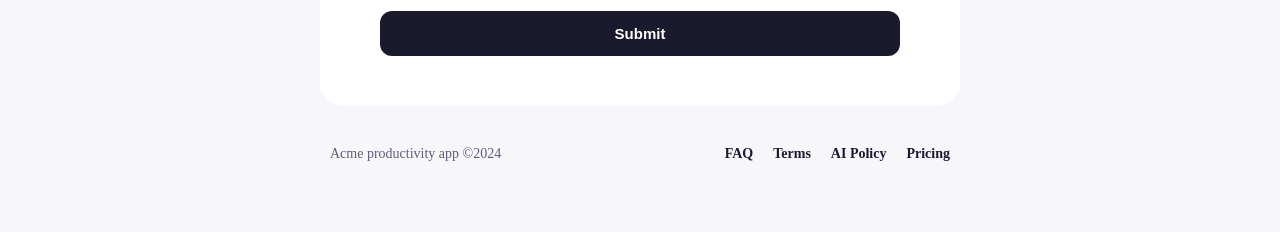
==== commit 1cc18dc3: "Update index.html" ====
--- a/index.html
+++ b/index.html
@@ -14,7 +14,32 @@
   </head>
 
   <body>
-    <section class="section-2"> 
+  <div class="landing">
+      <section class="sec-1">
+        <nav class="navbar">
+          <div class="logo">
+            <img src="./logo.png" alt="Logo" />
+          </div>
+          <div class="nav-links">
+            <a>Home</a>
+            <a>Features</a>
+            <a>Pricing</a>
+            <a>Contact</a>
+          </div>
+        </nav>
+         <div class="content">
+            <div class="box-1">
+              <p>🌈️ Acme Productivity App</p>
+            </div>
+            <h1 class="box-title">
+              Boost Your <span>Product</span>ivity
+            </h1>
+            <p class="box-subtitle">
+              Streamline your workflow with our all-in-one productivity app.
+            </p>
+            <button class="btn btn-primary">Start Free Trial</button>
+      </section>
+     <section class="section-2"> 
       <div class="page">
       <div class="Streamlined box">
         <div class="icon">
@@ -69,32 +94,6 @@
       </div>
     </div>
     </section>
-  <div class="landing">
-      <section class="sec-1">
-        <nav class="navbar">
-          <div class="logo">
-            <img src="./logo.png" alt="Logo" />
-          </div>
-          <div class="nav-links">
-            <a>Home</a>
-            <a>Features</a>
-            <a>Pricing</a>
-            <a>Contact</a>
-          </div>
-        </nav>
-         <div class="content">
-            <div class="box-1">
-              <p>🌈️ Acme Productivity App</p>
-            </div>
-            <h1 class="box-title">
-              Boost Your <span>Product</span>ivity
-            </h1>
-            <p class="box-subtitle">
-              Streamline your workflow with our all-in-one productivity app.
-            </p>
-            <button class="btn btn-primary">Start Free Trial</button>
-      </section>
-    
       <div class="page-container">
       <section class="sec-3">
         <h2>Get in Touch</h2>
